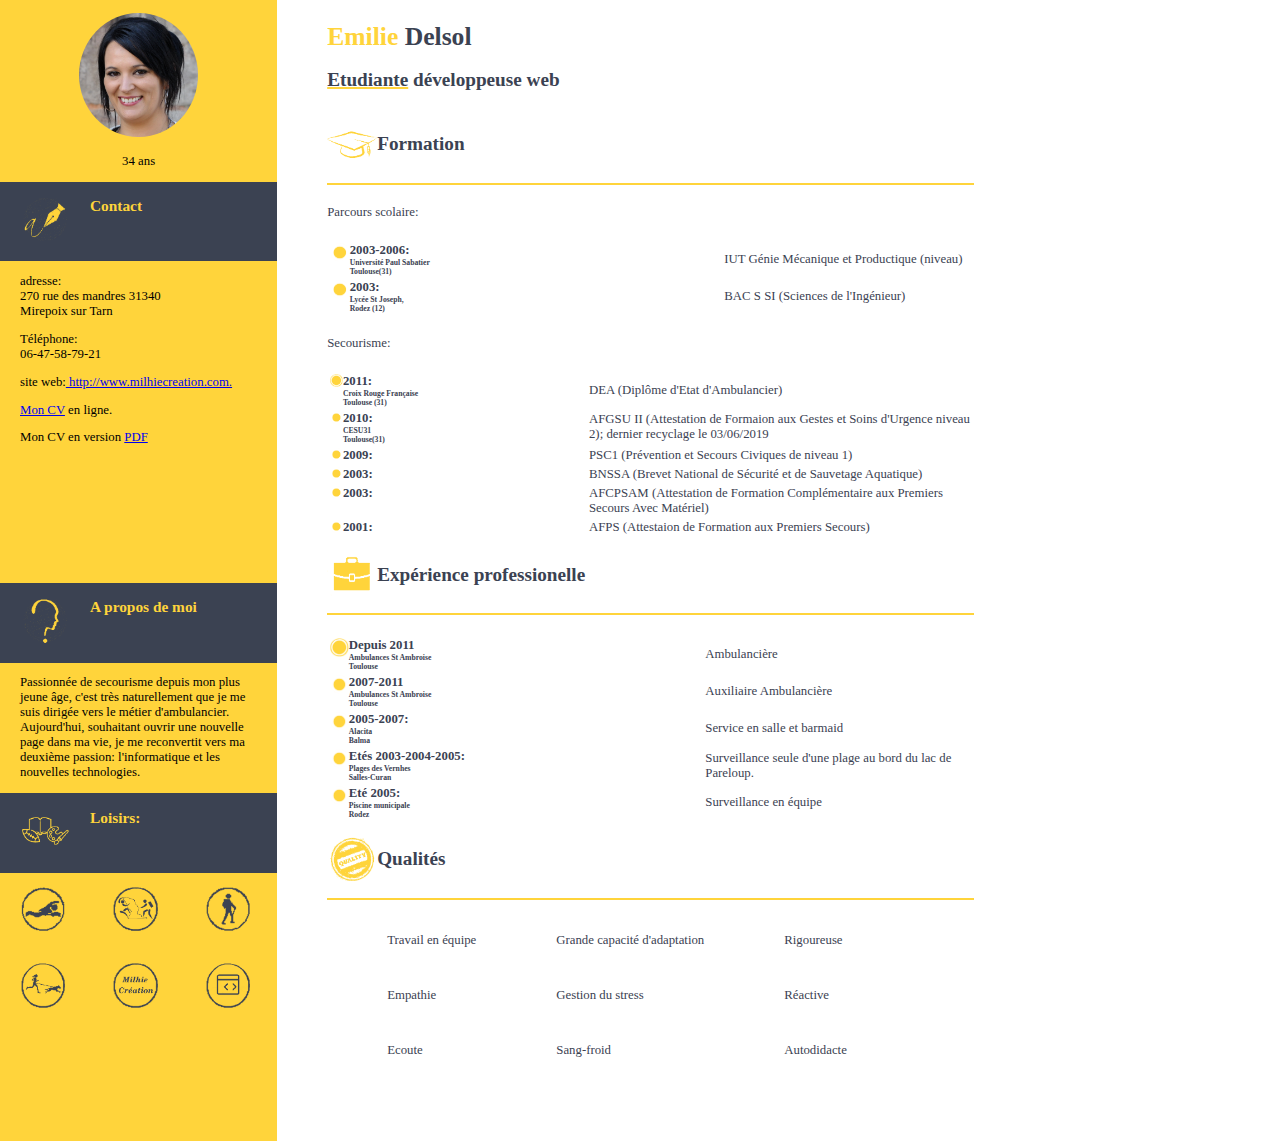
==== index.html @ 43873e69 "amélioration de la mise en page de aside" ====
<!DOCTYPE html>
<html lang="fr">
    <head>
        
        <meta charset="utf-8" />
        <link rel="stylesheet" href="style.css" type="text/css" media="all"/>
        <title>CV Emilie</title>
    </head>

    <body>
        <div id="page">
            

            <aside>
                <header>
                    <p id="photoCV"><img src="photoCV.jpg" alt="ma photoCV" ></p>
                    <p id="age">34 ans</p>
                    <div class="title">
                        <p><img src="plume.png" alt="plume"></p>
                        <h3>Contact</h3>
                    </div>
                    <p class="content">adresse: <br/>270 rue des mandres 31340 <br/>Mirepoix sur Tarn</p>
                    <p>Téléphone: <br/>06-47-58-79-21</p>

                    <p>site web:<a href="http://www.milhiecreation.com"> http://www.milhiecreation.com.</a> </p>
                    <p><a href="https://milhie.github.io/CVenLigne/">Mon CV</a> en ligne.</p>
                    <p>Mon CV en version <a href="http://www.milhiecreation.com/CV/CV-Emilie.pdf"> PDF </a></p>
                   
                </header>

                <section id="about">
                    <div class="title">
                        <p><img src="moi.png" alt="silhouette"></p>
                        <h3>A propos de moi</h3>
                    </div>
                    <p>Passionnée de secourisme depuis mon plus jeune âge, c'est très naturellement que je me suis dirigée vers le métier d'ambulancier. <br/>Aujourd'hui, souhaitant ouvrir une nouvelle page dans ma vie, je me reconvertit vers ma deuxième passion: l'informatique et les nouvelles technologies.</p>
                </section>

                <section id="loisirs">
                    <div class="title">
                        <p><img src="loisirs.png" alt="loisirs"></p>
                        <h3>Loisirs:</h3>
                    </div>
                    <div class="logos">
                        <p class="logo"><img src="natation.png" alt="Natation"></p>
                        <p class="logo"><img src="escalade.png" alt="Escalade"></p>
                        <p class="logo"><img src="randonnee.png" alt="Randonnée"></p>
                    </div>
                    <div class="logos">
                        <p class="logo"><img src="canicross.png" alt="canicross"></p>
                        <p class="logo"><a href="http://www/milhiecreation.com" title="milhie creation"><img src="creation.png" alt="Création de bijoux"></a></p>
                        <p class="logo"><img src="code.png" alt="code"></p>
                    </div>
                </section>   
            </aside>

            <main>
                <header>
                    <h1><span id="name">Emilie</span> Delsol</h1>
                    <h2><span id="underline">Etudiante</span> développeuse web </h2>
                </header>

                <article>
                    <div class="title">
                        <p><img src="chapeau.png" alt="chapeau"></p>
                        <h2>Formation</h2>
                    
                    </div>
                    <table>
                        <caption>Parcours scolaire:</caption>
                        <tr>
                            <th><img src="puce.png" alt="puce"><div>2003-2006: <br/><span class="small">Université Paul Sabatier <br/>Toulouse(31)</span></div></th>
                            <td>IUT Génie Mécanique et Productique (niveau)</td>
                        </tr>
                        <tr>
                            <th><img src="puce.png" alt="puce"><div>2003: <span class="small">Lycée St Joseph, <br/>Rodez (12)</span></th>
                            <td>BAC S SI (Sciences de l'Ingénieur)</td>
                        </tr>
                    </table>
                    <table>
                        <caption>Secourisme:</caption>
                        <tr>
                            <th><img src="pucel.png" alt="puce"><div> 2011:<span class="small">Croix Rouge Française <br/>Toulouse (31)</span></div></th>
                            <td>DEA (Diplôme d'Etat d'Ambulancier)</td>
                        </tr>
                        <tr>
                            <th><img src="puce.png" alt="puce"> <div>2010:<span class="small">CESU31 <br/>Toulouse(31)</span></div></th>
                            <td>AFGSU II (Attestation de Formaion aux Gestes et Soins d'Urgence niveau 2); dernier recyclage le 03/06/2019</td>
                        </tr>
                        <tr>
                            <th><img src="puce.png" alt="puce"> 2009:</th>
                            <td>PSC1 (Prévention et Secours Civiques de niveau 1)</td>
                        </tr>
                        
                        <tr>
                            <th><img src="puce.png" alt="puce"> 2003:</th>
                            <td>BNSSA (Brevet National de Sécurité et de Sauvetage Aquatique)</td>
                        </tr>
                        <tr>
                            <th><img src="puce.png" alt="puce"> 2003:</th>
                            <td>AFCPSAM (Attestation de Formation Complémentaire aux Premiers Secours Avec Matériel)</td>
                        </tr>
                        
                        <tr>
                            <th><img src="puce.png" alt="puce"> 2001:</th>
                            <td>AFPS (Attestaion de Formation aux Premiers Secours)</td>
                        </tr>
                    </table>
                    
                    <div class="title">
                        <p><img src="valise.png" alt="valise"></p>
                        <h2>Expérience professionelle</h2>
                        
                    </div>

                    <table>
                        <tr>
                            <th><img src="pucel.png" alt="puce"> <div>Depuis 2011 <span class="small"> Ambulances St Ambroise <br/>Toulouse</span></div></th>
                            <td>Ambulancière</td>
                        </tr>
                        <tr>
                            <th><img src="puce.png" alt="puce"><div> 2007-2011<span class="small">Ambulances St Ambroise <br/>Toulouse</span></div></th>
                            <td>Auxiliaire Ambulancière</td>
                        </tr>
                        <tr>
                            <th><img src="puce.png" alt="puce"><div>2005-2007:<span class="small">Alacita<br/>Balma</span></div></th>
                            <td>Service en salle et barmaid </td>
                        </tr>
                        <tr>
                            <th><img src="puce.png" alt="puce"><div> Etés 2003-2004-2005:<span class="small">Plages des Vernhes<br/>Salles-Curan</span></div></th>
                            <td>Surveillance seule d'une plage au bord du lac de Pareloup.</td>
                        </tr>
                        <tr>
                            <th><img src="puce.png" alt="puce"><div> Eté 2005:<span class="small">Piscine municipale<br/>Rodez</span></div></th>
                            <td>Surveillance en équipe</td>
                        </tr>
                    </table>
                    
                    <footer>
                        <div class="title">
                            <p><img src="qualite.png" alt="qualités"></p>
                            <h2>Qualités</h2>
                        
                        </div>
                        <div id="comp">
                            <ul>
                                <li>Travail en équipe</li>
                                <li>Empathie</li>
                                <li>Ecoute</li>
                            </ul>
                            <ul>
                                <li>Grande capacité d'adaptation</li>
                                <li>Gestion du stress</li>
                                <li>Sang-froid</li>
                            </ul>
                            <ul>
                                <li>Rigoureuse</li>
                                <li>Réactive</li>
                                <li>Autodidacte</li>
                            </ul>
                        </div>
                    </footer>

                </article>
            </main>
            
        </div>
       </body>
     </html>
---- style.css ----
body
{
	padding: 0;
	margin: 0;
	color: #3b4252;
}
#page
{
	width: 1024px;
	display: flex;
	font-size:0.8em;
}
h1
{
	font-size: 2em;
}

h2
{
	font-size: 1.5em;
}
h3
{
	font-size: 1.2em;
}
a:hover
{
	color: #3b4252;
}
#page aside
{
	width: 30%;
	background-color: #ffd43b;
	color: black;
}
#page aside header
{
	height:50%;
}

#page aside header img
{
	width: 50%;
	border-radius: 50%;
	text-align: center;
	padding: auto;
}

#page aside #photoCV, #page aside h3
{
	padding: auto;
	text-align: center;
	color: #ffd43b;
}

#page aside .title
{
	background-color: #3b4252;
	padding-top: 0;
	padding-bottom: 0;
	
}

aside p
{
	text-align: left;
	margin-left: 20px;
	margin-right: 20px;
}
#page aside header #age
{
	text-align:center;
}
aside .logos
{
	display: flex;
	flex-direction: row;
}
aside .logo img
{
	width: 90%;
}

#name
{
	color: #ffd43b;
}

#underline
{
	text-decoration: underline #ffd43b 2px;
}

#page main
{
	width: 70%;
	background-color: #ffd43b 0.5;
	padding: 50px;
	padding-top: 5px;
}
#page main header
{
	padding-top: 0;
}
#page main .title
{
	border-bottom: solid 2px #ffd43b;
}
#page main table
{
	text-align: left;
	padding-top: 50px;
	padding-bottom: 50px;
}
#page main img
{
	width: 5%;
	height: 5%;
	float: left;
}
#page main table th
{
	display: flex;
	flex-direction: row;
}
#page main table
{
	padding-top: 20px;
	padding-bottom: 0;
}
#page main table .small
{
	font-size: 0.6em;

}
#page main table caption
{
	text-align: left;
	padding-top:20px;
}
#page main table tr
{
	margin-top: 0;
	padding-top: 0;
}
#page main table th div
{
	display: flex;
	flex-direction: column;
}
#page .title
{
	display:flex;
}

#page .title p img
{
	width: 50px;
	height: 50px;
}
#page .title p
{
	padding-right: 0;
}
#page .title h2
{
	padding-top: 10px;
}

#comp
{
	display: flex;
}

#comp ul
{
	list-style: none;
}

#comp ul li
{
	padding: 20px;
}
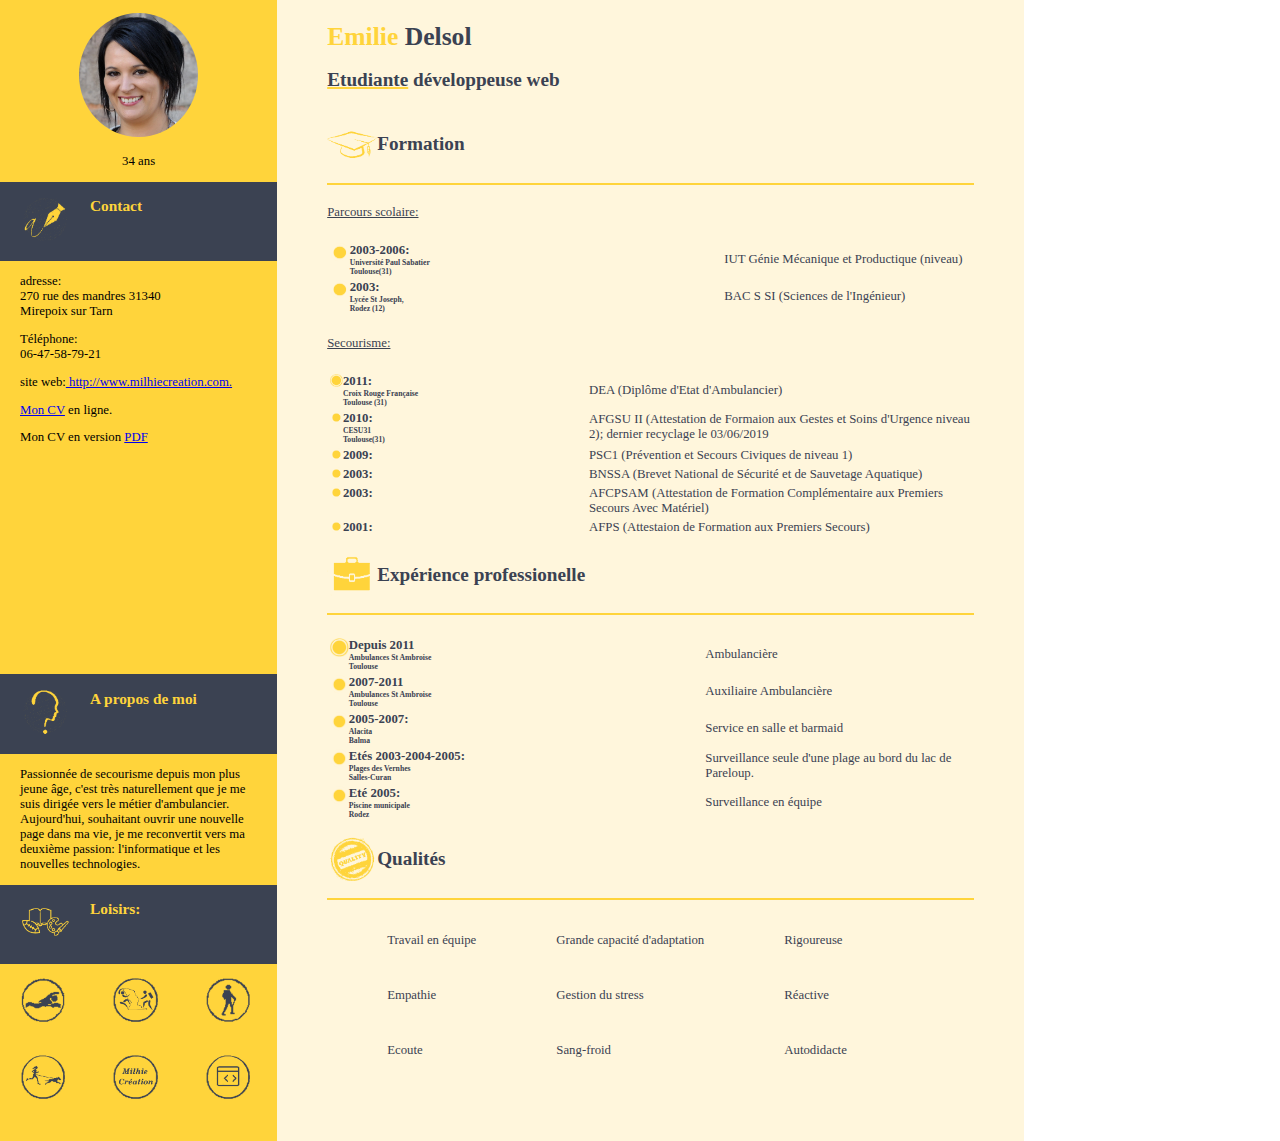
==== commit 76a72501: "sauvegarde sauvage avant modifications..." ====
--- a/index.html
+++ b/index.html
@@ -25,6 +25,8 @@
                     <p>site web:<a href="http://www.milhiecreation.com"> http://www.milhiecreation.com.</a> </p>
                     <p><a href="https://milhie.github.io/CVenLigne/">Mon CV</a> en ligne.</p>
                     <p>Mon CV en version <a href="http://www.milhiecreation.com/CV/CV-Emilie.pdf"> PDF </a></p>
+                    
+                    
                    
                 </header>
 
--- a/style.css
+++ b/style.css
@@ -9,6 +9,7 @@
 	width: 1024px;
 	display: flex;
 	font-size:0.8em;
+	background-color: rgba(255, 246, 220, 1)
 }
 h1
 {
@@ -35,7 +36,7 @@
 }
 #page aside header
 {
-	height:50%;
+	height:58%;
 }
 
 #page aside header img
@@ -137,6 +138,7 @@
 {
 	text-align: left;
 	padding-top:20px;
+	text-decoration: underline;
 }
 #page main table tr
 {
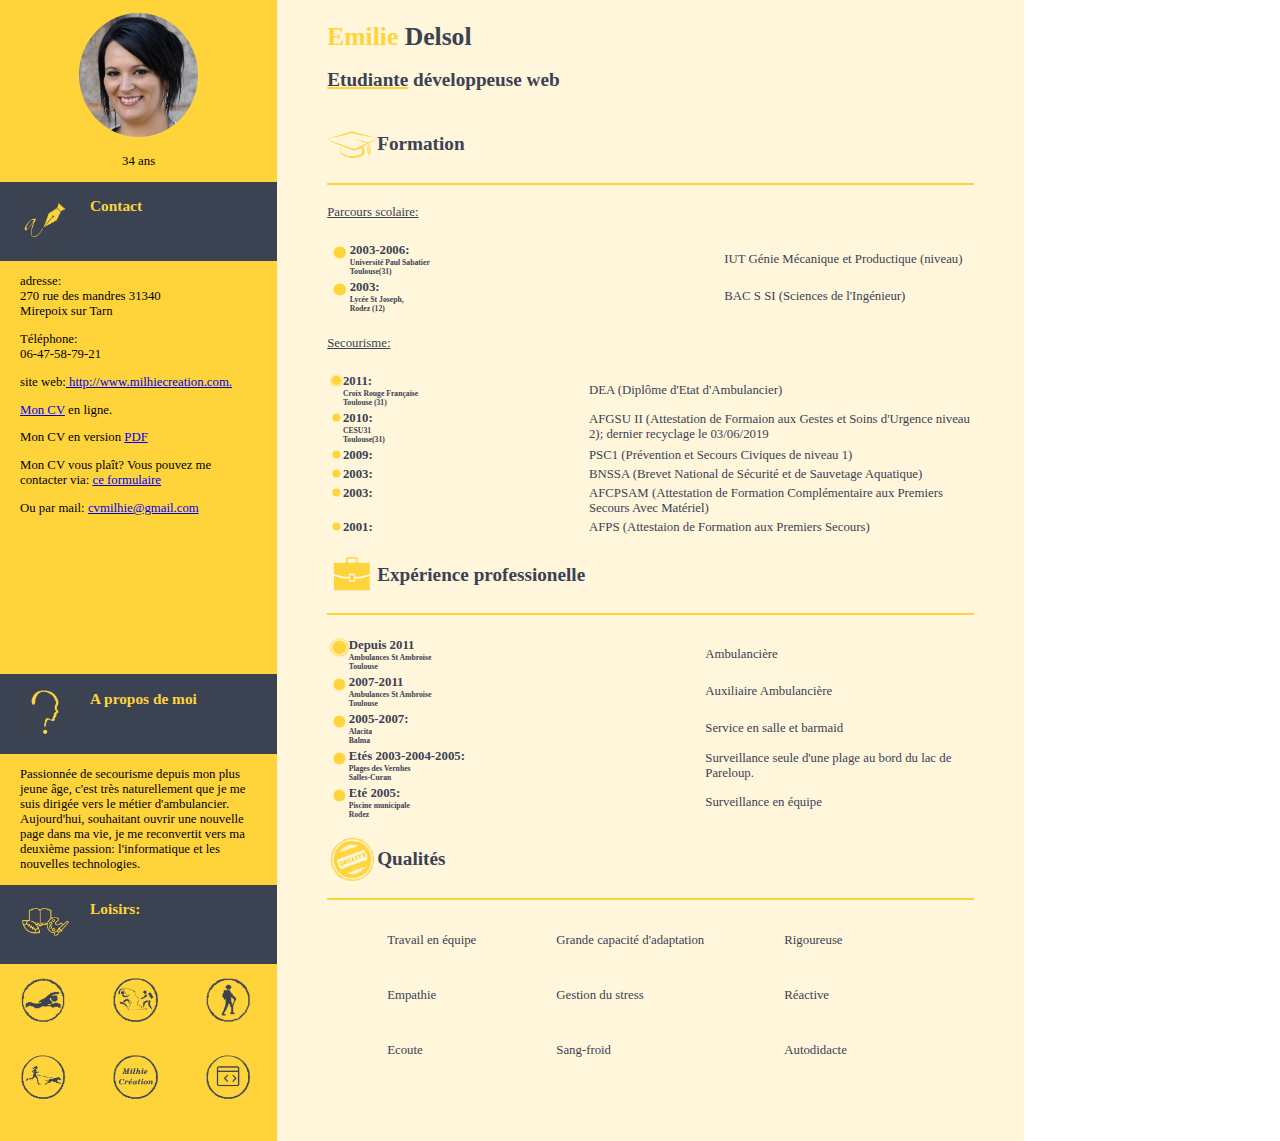
==== commit 3ff58913: "Ajout du lien vers le formulaire dans aside  sur www.milhiecreation/CVenlign..." ====
--- a/index.html
+++ b/index.html
@@ -13,7 +13,7 @@
 
             <aside>
                 <header>
-                    <p id="photoCV"><img src="photoCV.jpg" alt="ma photoCV" ></p>
+                     <p id="photoCV"><img src="photoCV.jpg" alt="ma photoCV" ></p>
                     <p id="age">34 ans</p>
                     <div class="title">
                         <p><img src="plume.png" alt="plume"></p>
@@ -25,6 +25,8 @@
                     <p>site web:<a href="http://www.milhiecreation.com"> http://www.milhiecreation.com.</a> </p>
                     <p><a href="https://milhie.github.io/CVenLigne/">Mon CV</a> en ligne.</p>
                     <p>Mon CV en version <a href="http://www.milhiecreation.com/CV/CV-Emilie.pdf"> PDF </a></p>
+                    <p>Mon CV vous plaît? Vous pouvez me contacter via: <a href="http://www.milhiecreation.com/CVenLigneVersionPHP/contact.php"> ce formulaire </a></p>
+                    <p>Ou par mail: <a href="mailto:cvmilhie@gmail.com">cvmilhie@gmail.com</a></p>
                     
                     
                    
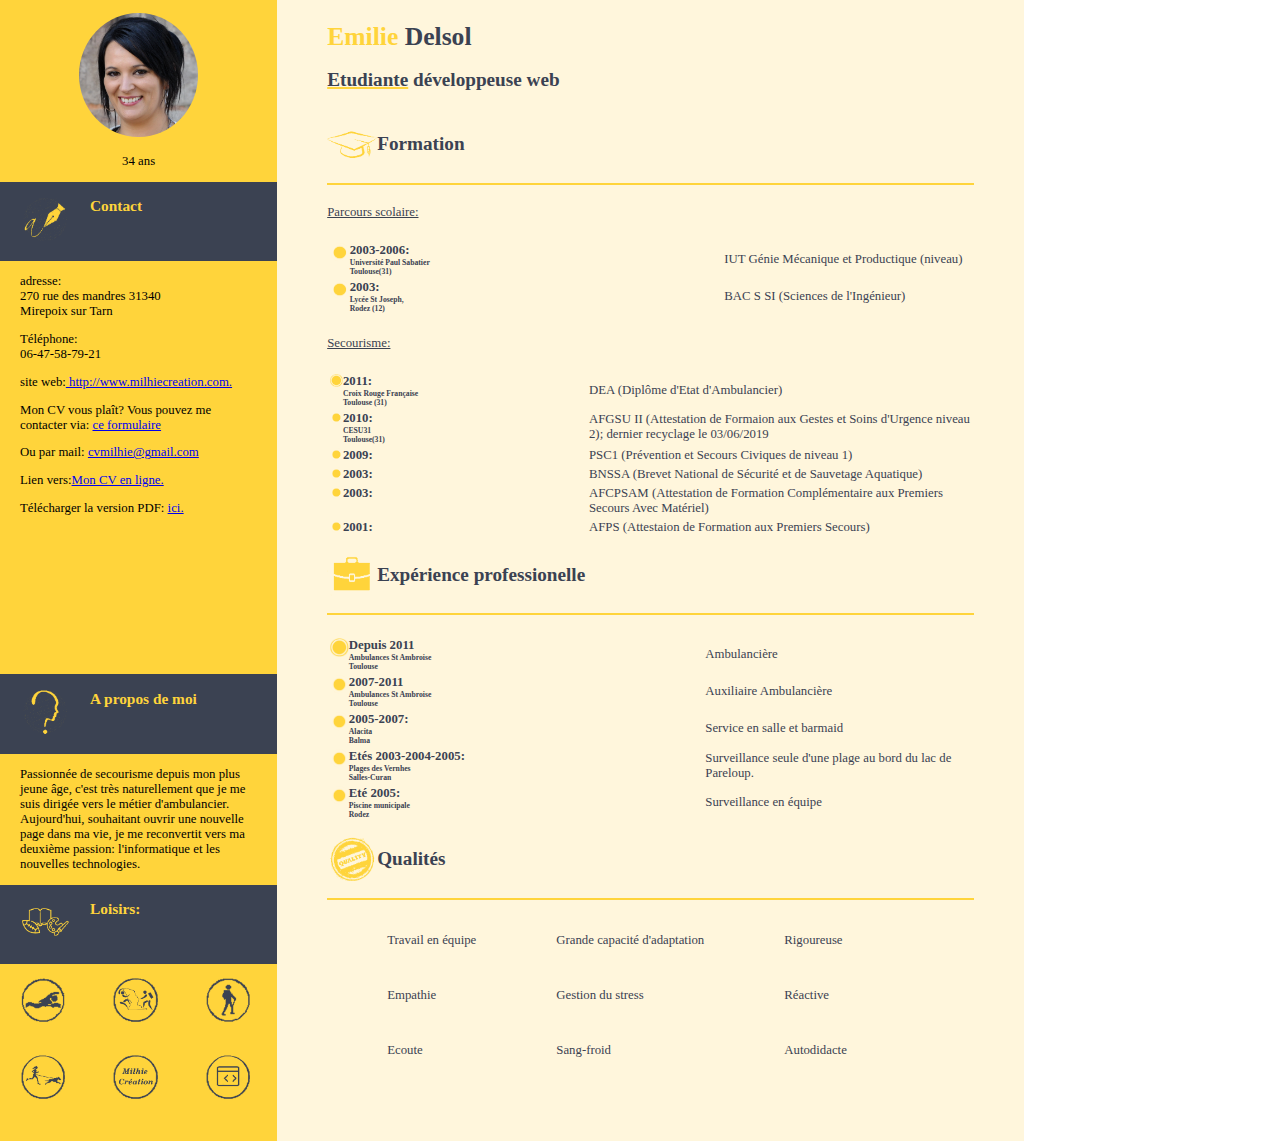
==== commit 47c4eab1: "Ajout du lien vers le formulaire dans aside  sur www.milhiecreation/CVenlign... et modification disp" ====
--- a/index.html
+++ b/index.html
@@ -23,10 +23,12 @@
                     <p>Téléphone: <br/>06-47-58-79-21</p>
 
                     <p>site web:<a href="http://www.milhiecreation.com"> http://www.milhiecreation.com.</a> </p>
-                    <p><a href="https://milhie.github.io/CVenLigne/">Mon CV</a> en ligne.</p>
-                    <p>Mon CV en version <a href="http://www.milhiecreation.com/CV/CV-Emilie.pdf"> PDF </a></p>
+                    
                     <p>Mon CV vous plaît? Vous pouvez me contacter via: <a href="http://www.milhiecreation.com/CVenLigneVersionPHP/contact.php"> ce formulaire </a></p>
                     <p>Ou par mail: <a href="mailto:cvmilhie@gmail.com">cvmilhie@gmail.com</a></p>
+
+                    <p>Lien vers:<a href="https://milhie.github.io/CVenLigne/">Mon CV en ligne.</a> </p>
+                    <p>Télécharger la version PDF: <a href="http://www.milhiecreation.com/CV/CV-Emilie.pdf"> ici. </a></p>
                     
                     
                    
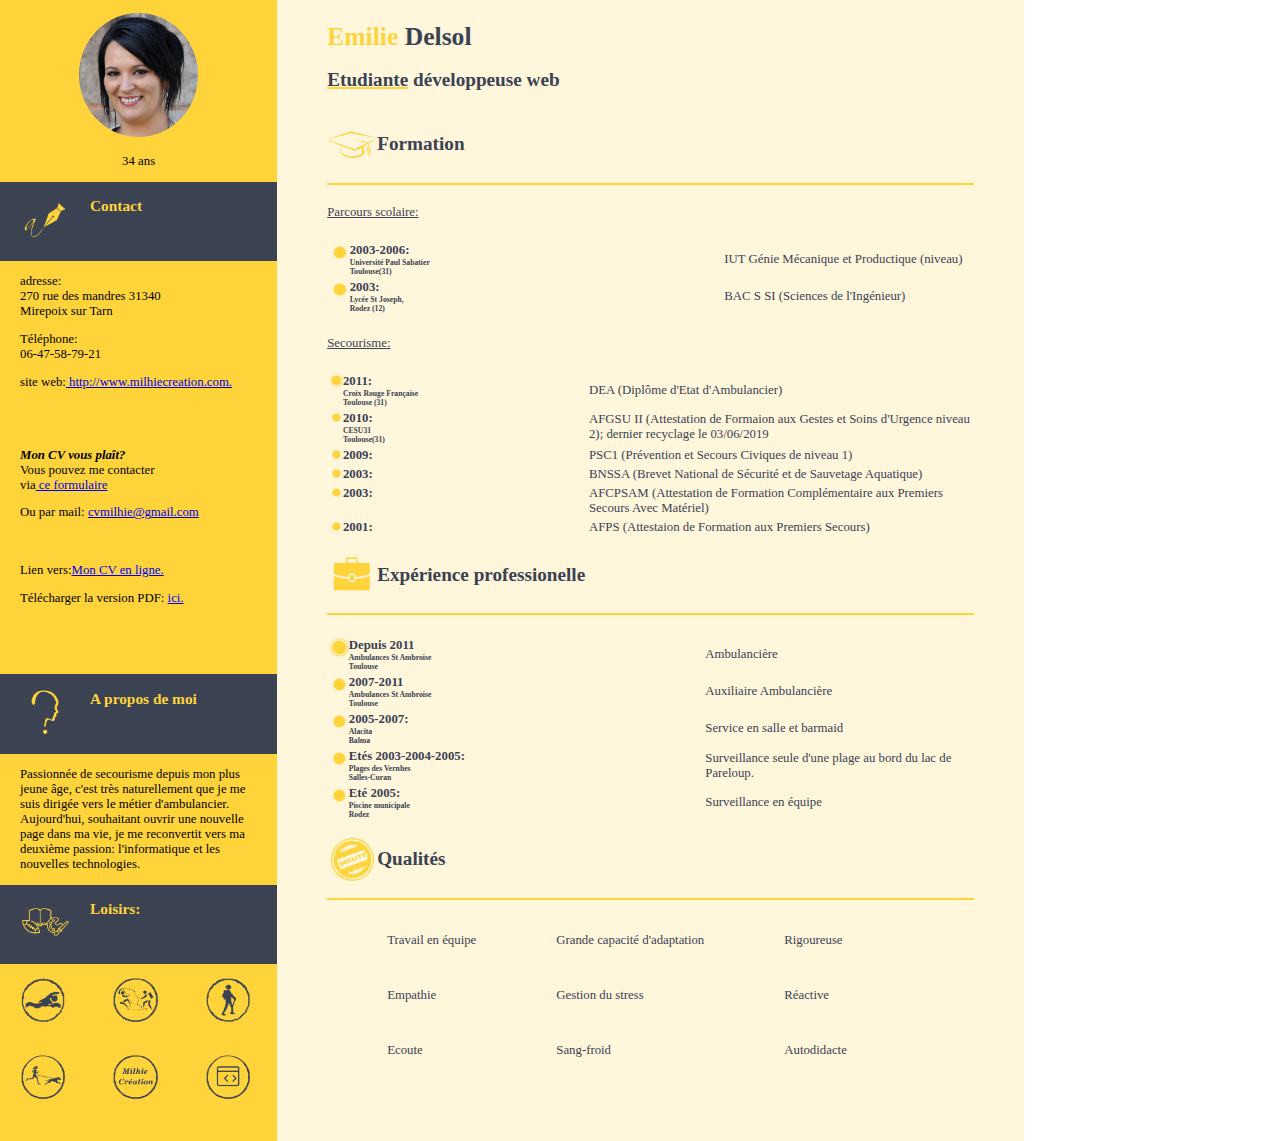
==== commit 0d20f3b4: "Ajout du lien vers le formulaire dans aside  sur www.milhiecreation/CVenlign... et modification disp" ====
--- a/index.html
+++ b/index.html
@@ -22,10 +22,10 @@
                     <p class="content">adresse: <br/>270 rue des mandres 31340 <br/>Mirepoix sur Tarn</p>
                     <p>Téléphone: <br/>06-47-58-79-21</p>
 
-                    <p>site web:<a href="http://www.milhiecreation.com"> http://www.milhiecreation.com.</a> </p>
+                    <p>site web:<a href="http://www.milhiecreation.com"> http://www.milhiecreation.com.</a> <br/><br/><br/><br/></p>
                     
-                    <p>Mon CV vous plaît? Vous pouvez me contacter via: <a href="http://www.milhiecreation.com/CVenLigneVersionPHP/contact.php"> ce formulaire </a></p>
-                    <p>Ou par mail: <a href="mailto:cvmilhie@gmail.com">cvmilhie@gmail.com</a></p>
+                    <p><strong> Mon CV vous plaît?</strong> <br/>Vous pouvez me contacter <br />via<a href="http://www.milhiecreation.com/CVenLigneVersionPHP/contact.php"> ce formulaire </a></p>
+                    <p>Ou par mail: <a href="mailto:cvmilhie@gmail.com">cvmilhie@gmail.com</a><br/><br/><br/></p>
 
                     <p>Lien vers:<a href="https://milhie.github.io/CVenLigne/">Mon CV en ligne.</a> </p>
                     <p>Télécharger la version PDF: <a href="http://www.milhiecreation.com/CV/CV-Emilie.pdf"> ici. </a></p>
--- a/style.css
+++ b/style.css
@@ -80,6 +80,10 @@
 aside .logo img
 {
 	width: 90%;
+}
+aside strong
+{
+	font-style: italic;
 }
 
 #name
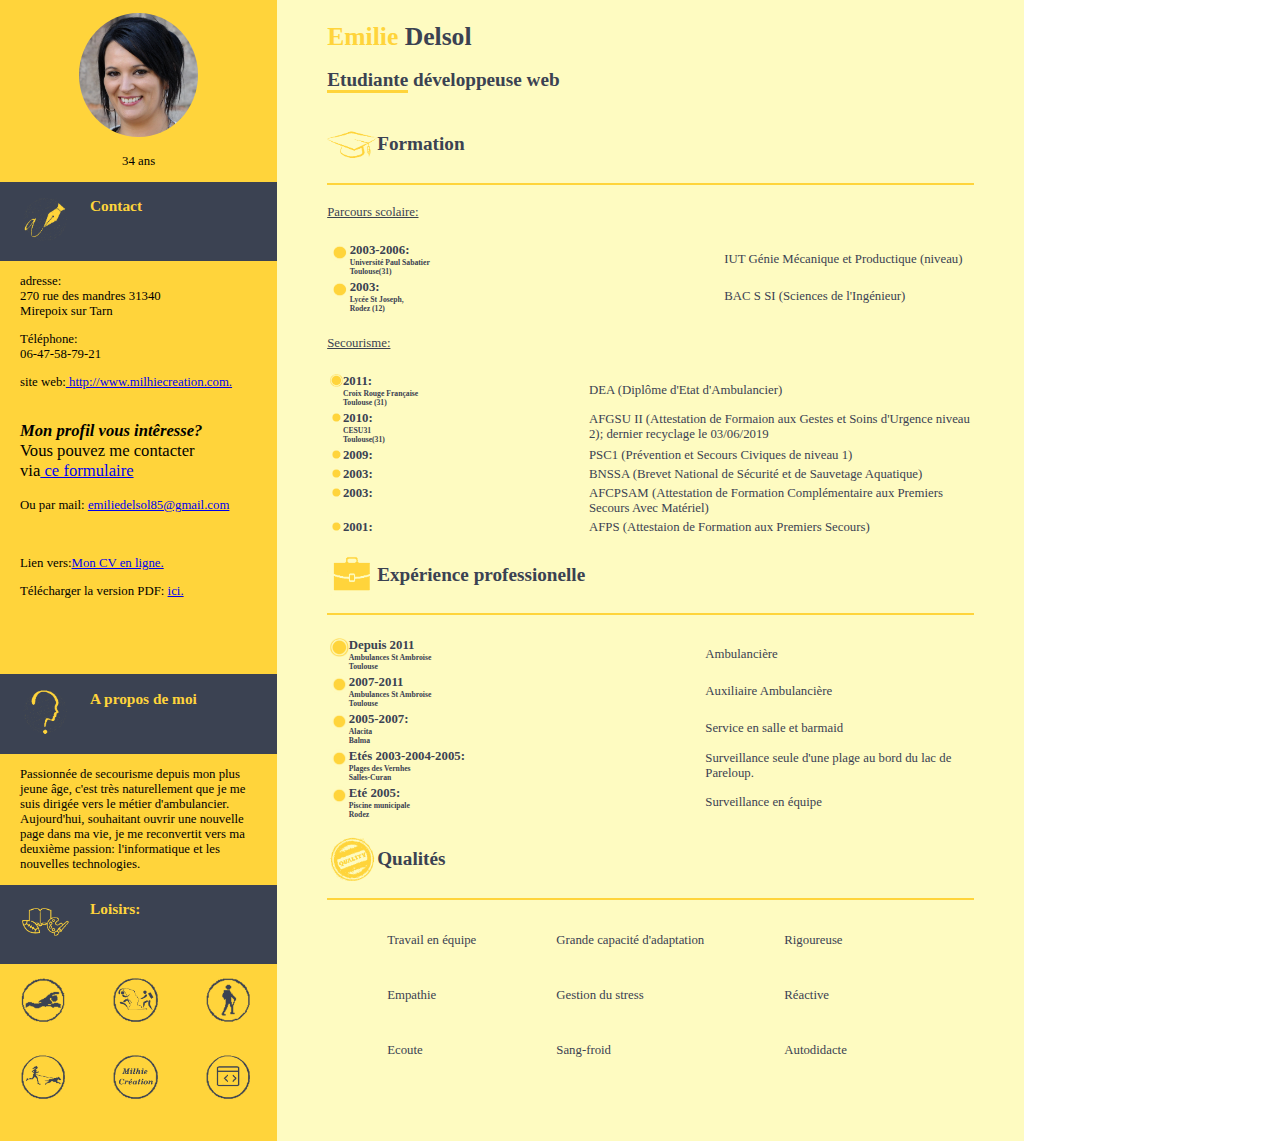
==== commit 09f99828: "correction des erreurs sur le validator pour index et style. Modification de la taille dans aside de" ====
--- a/index.html
+++ b/index.html
@@ -22,10 +22,10 @@
                     <p class="content">adresse: <br/>270 rue des mandres 31340 <br/>Mirepoix sur Tarn</p>
                     <p>Téléphone: <br/>06-47-58-79-21</p>
 
-                    <p>site web:<a href="http://www.milhiecreation.com"> http://www.milhiecreation.com.</a> <br/><br/><br/><br/></p>
+                    <p>site web:<a href="http://www.milhiecreation.com"> http://www.milhiecreation.com.</a> <br/><br/></p>
                     
-                    <p><strong> Mon CV vous plaît?</strong> <br/>Vous pouvez me contacter <br />via<a href="http://www.milhiecreation.com/CVenLigneVersionPHP/contact.php"> ce formulaire </a></p>
-                    <p>Ou par mail: <a href="mailto:cvmilhie@gmail.com">cvmilhie@gmail.com</a><br/><br/><br/></p>
+                    <p id="form_contact"><strong> Mon profil vous intêresse?</strong> <br/>Vous pouvez me contacter <br />via<a href="http://www.milhiecreation.com/CVenLigneVersionPHP/contact.php"> ce formulaire </a></p>
+                    <p>Ou par mail: <a href="mailto:emiliedelsol85@gmail.com">emiliedelsol85@gmail.com</a><br/><br/><br/></p>
 
                     <p>Lien vers:<a href="https://milhie.github.io/CVenLigne/">Mon CV en ligne.</a> </p>
                     <p>Télécharger la version PDF: <a href="http://www.milhiecreation.com/CV/CV-Emilie.pdf"> ici. </a></p>
@@ -79,7 +79,7 @@
                             <td>IUT Génie Mécanique et Productique (niveau)</td>
                         </tr>
                         <tr>
-                            <th><img src="puce.png" alt="puce"><div>2003: <span class="small">Lycée St Joseph, <br/>Rodez (12)</span></th>
+                            <th><img src="puce.png" alt="puce"><div>2003: <span class="small">Lycée St Joseph, <br/>Rodez (12)</span></div></th>
                             <td>BAC S SI (Sciences de l'Ingénieur)</td>
                         </tr>
                     </table>
--- a/style.css
+++ b/style.css
@@ -44,12 +44,12 @@
 	width: 50%;
 	border-radius: 50%;
 	text-align: center;
-	padding: auto;
+	
 }
 
 #page aside #photoCV, #page aside h3
 {
-	padding: auto;
+	
 	text-align: center;
 	color: #ffd43b;
 }
@@ -85,6 +85,10 @@
 {
 	font-style: italic;
 }
+aside header #form_contact
+{
+	font-size: 1.3em;
+}
 
 #name
 {
@@ -93,13 +97,13 @@
 
 #underline
 {
-	text-decoration: underline #ffd43b 2px;
+	border-bottom: solid #ffd43b 3px;
 }
 
 #page main
 {
 	width: 70%;
-	background-color: #ffd43b 0.5;
+	background-color: rgba(254, 255, 166, 0.5);
 	padding: 50px;
 	padding-top: 5px;
 }
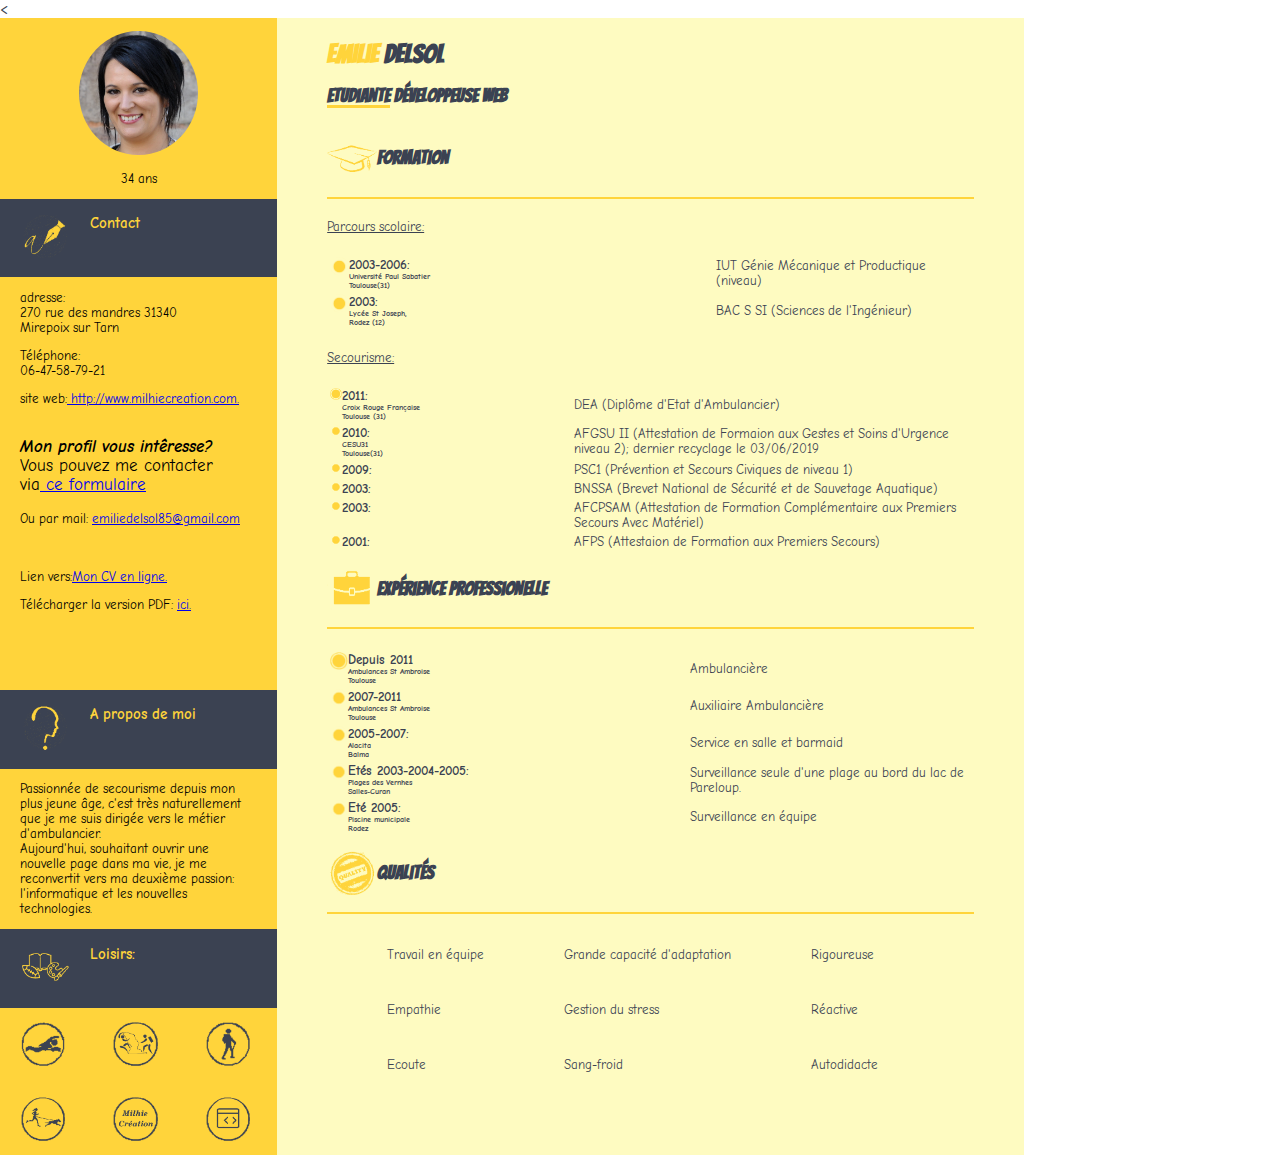
==== commit 717d91d4: "Modification de la police" ====
--- a/index.html
+++ b/index.html
@@ -3,7 +3,10 @@
     <head>
         
         <meta charset="utf-8" />
-        <link rel="stylesheet" href="style.css" type="text/css" media="all"/>
+        <<link rel="stylesheet" href="style.css" type="text/css" media="all"/>
+        <link href="https://fonts.googleapis.com/css2?family=Comic+Neue:ital,wght@0,300;0,400;0,700;1,300;1,400;1,700&display=swap" rel="stylesheet"> 
+        <link href="https://fonts.googleapis.com/css2?family=Amatic+SC:wght@400;700&family=Comic+Neue:ital,wght@0,300;0,400;0,700;1,300;1,400;1,700&display=swap" rel="stylesheet">
+        <link href="https://fonts.googleapis.com/css2?family=Bangers&display=swap" rel="stylesheet">
         <title>CV Emilie</title>
     </head>
 
--- a/style.css
+++ b/style.css
@@ -3,6 +3,8 @@
 	padding: 0;
 	margin: 0;
 	color: #3b4252;
+	font-family: 'Comic Neue', cursive, serif;
+
 }
 #page
 {
@@ -10,6 +12,10 @@
 	display: flex;
 	font-size:0.8em;
 	background-color: rgba(255, 246, 220, 1)
+}
+h1, h2
+{
+	font-family: 'Bangers', cursive;
 }
 h1
 {
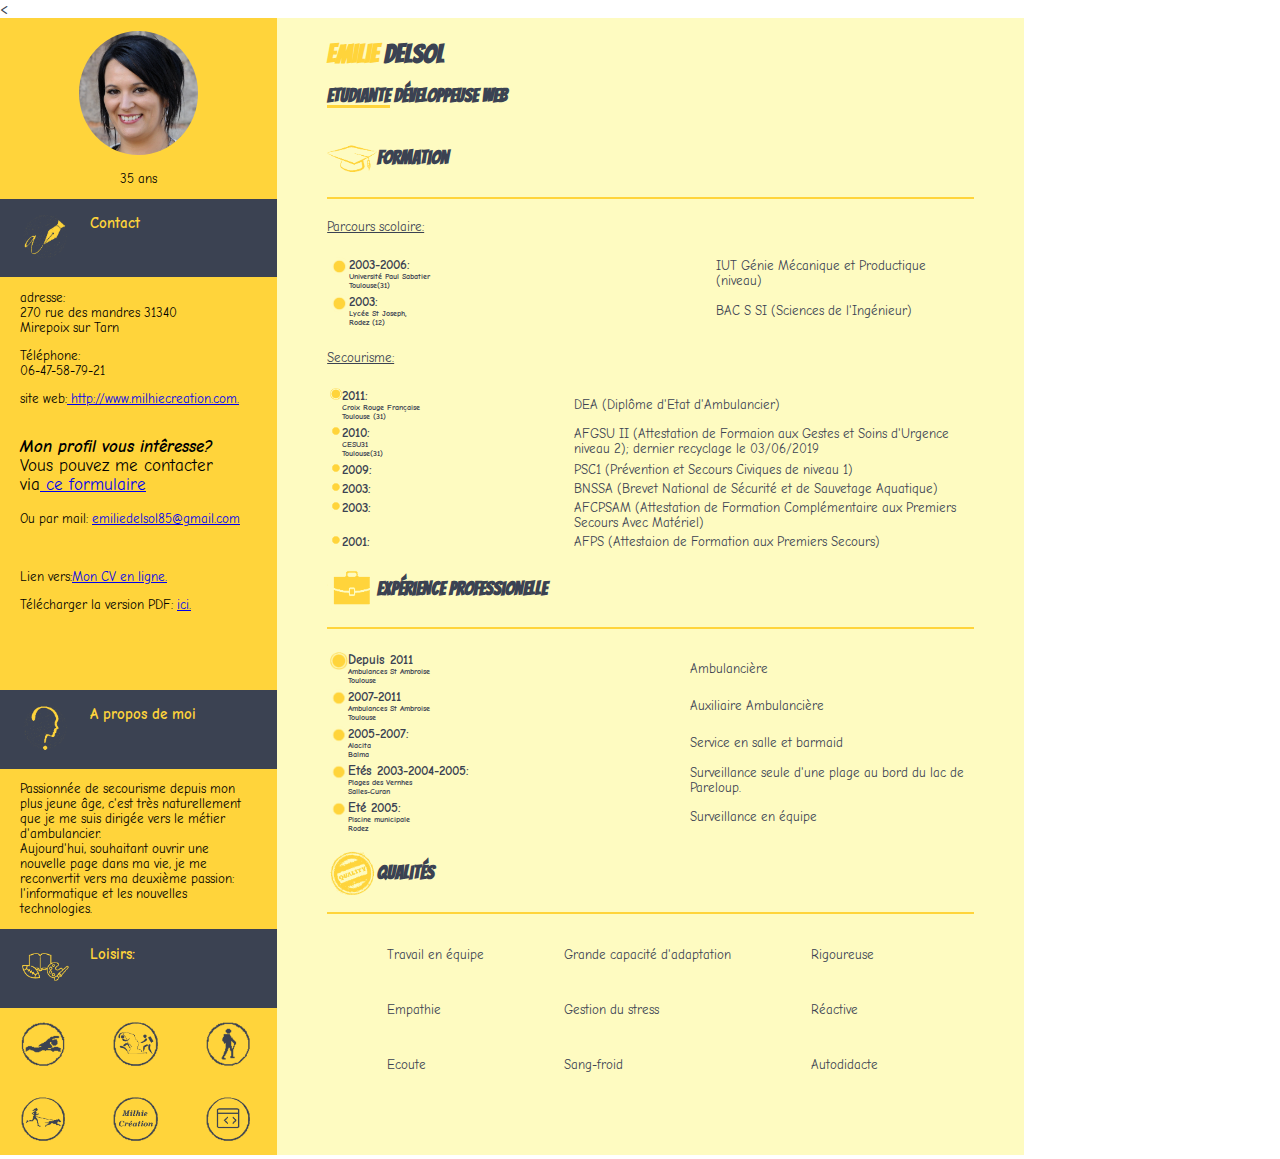
==== commit 995b71a9: "Modification de mon age.... Et oui +1..." ====
--- a/index.html
+++ b/index.html
@@ -17,7 +17,7 @@
             <aside>
                 <header>
                      <p id="photoCV"><img src="photoCV.jpg" alt="ma photoCV" ></p>
-                    <p id="age">34 ans</p>
+                    <p id="age">35 ans</p>
                     <div class="title">
                         <p><img src="plume.png" alt="plume"></p>
                         <h3>Contact</h3>
